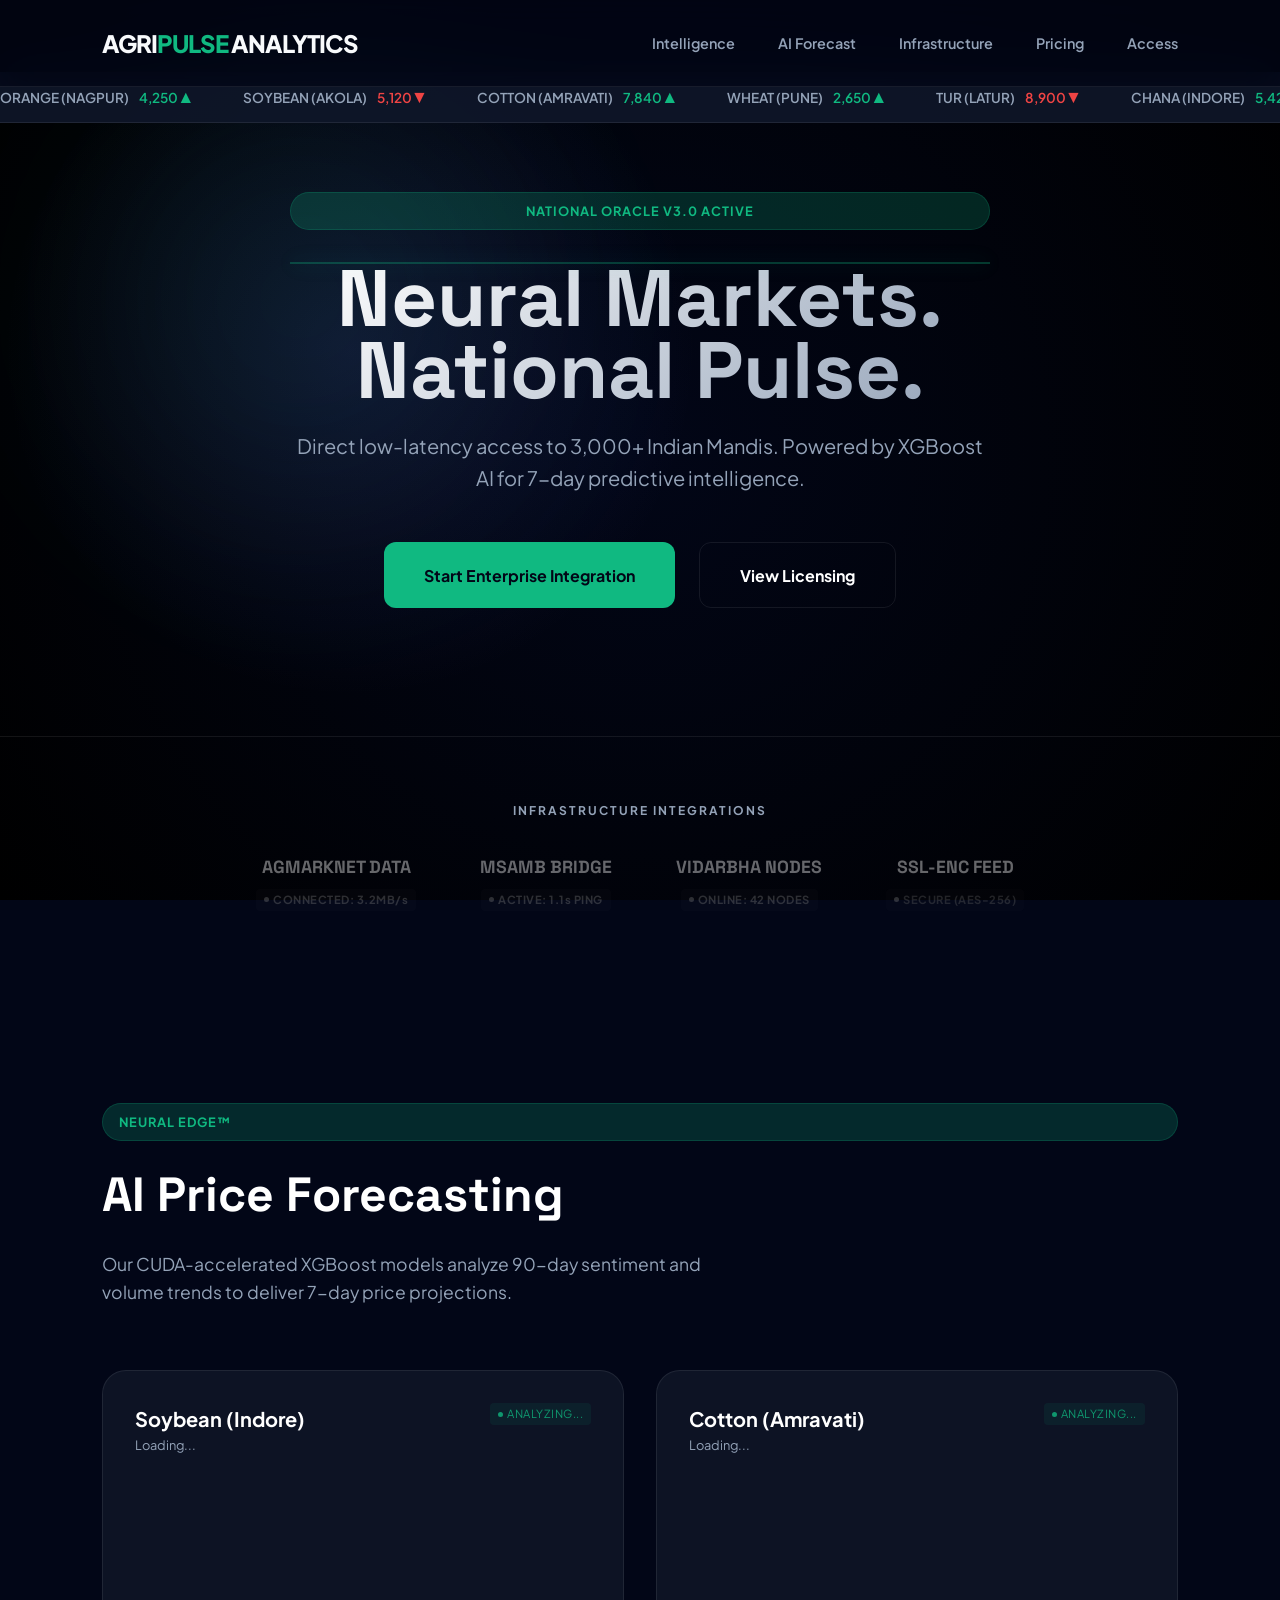
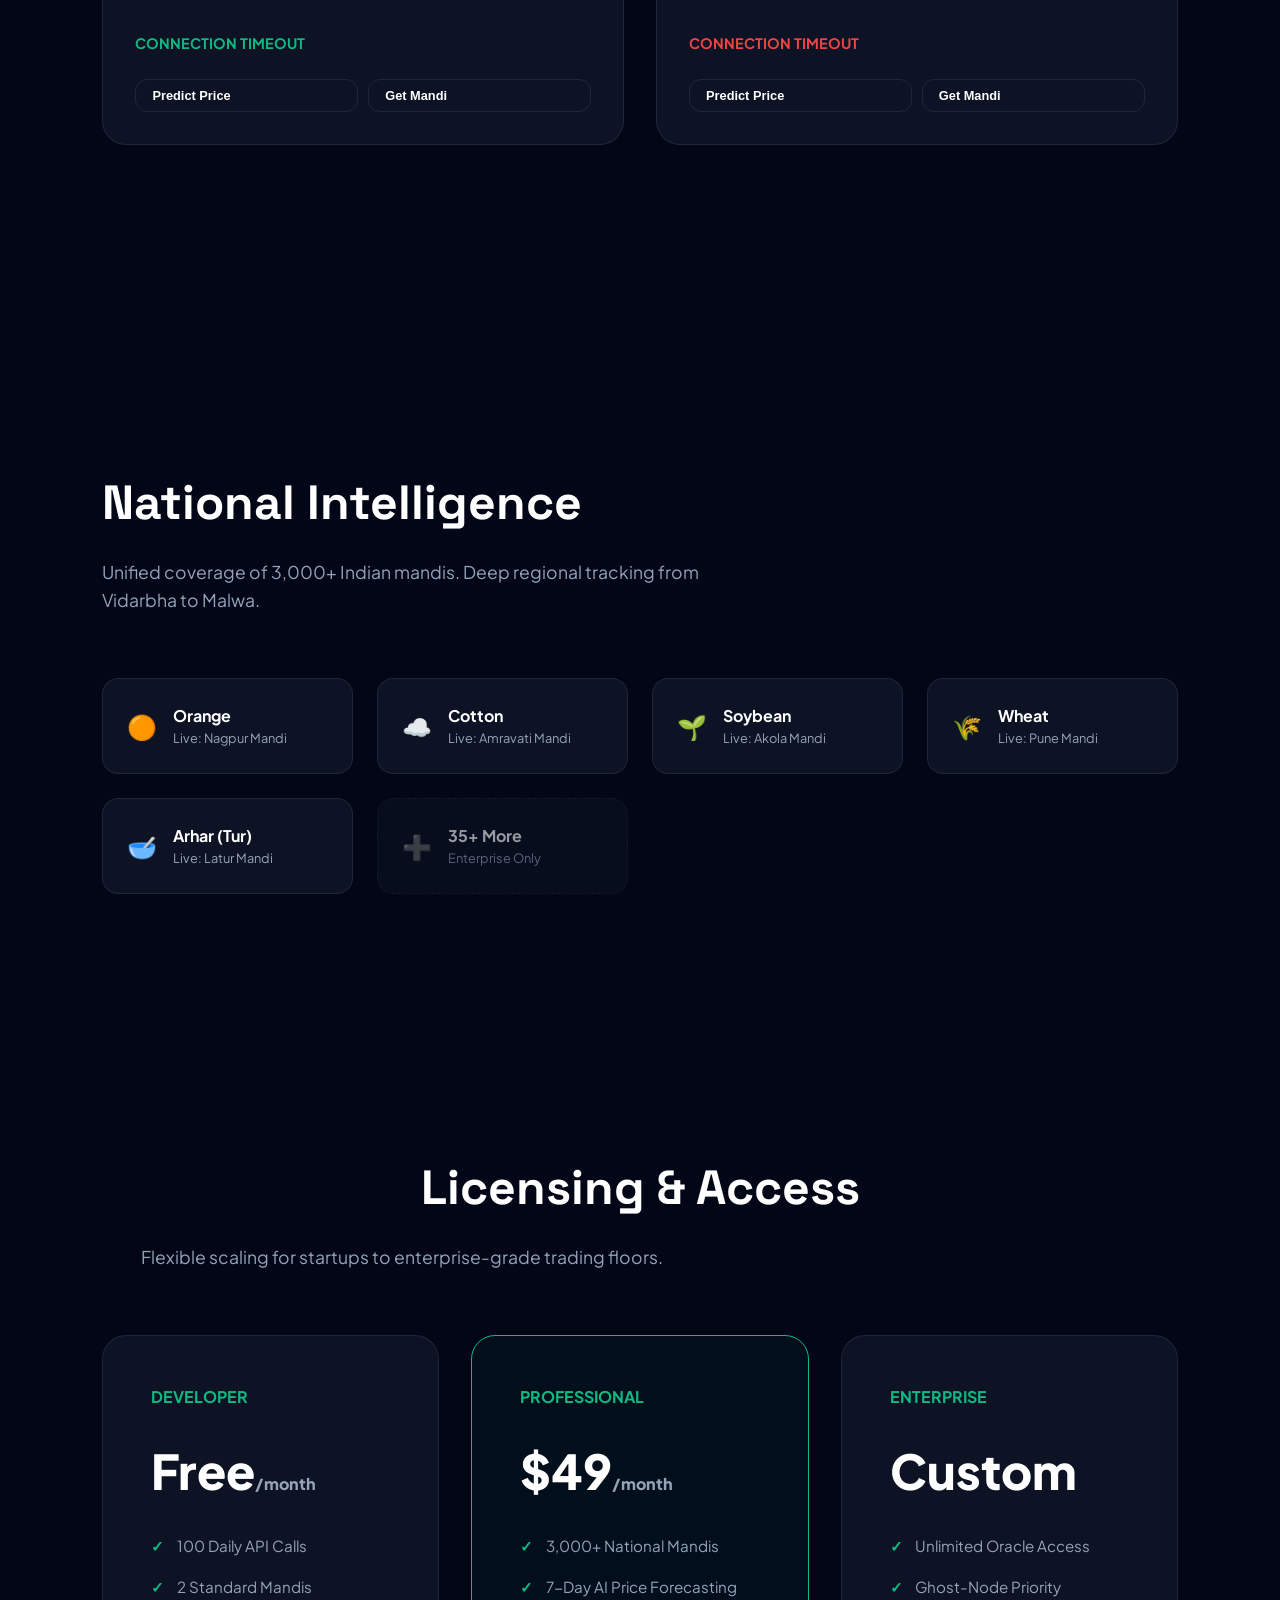
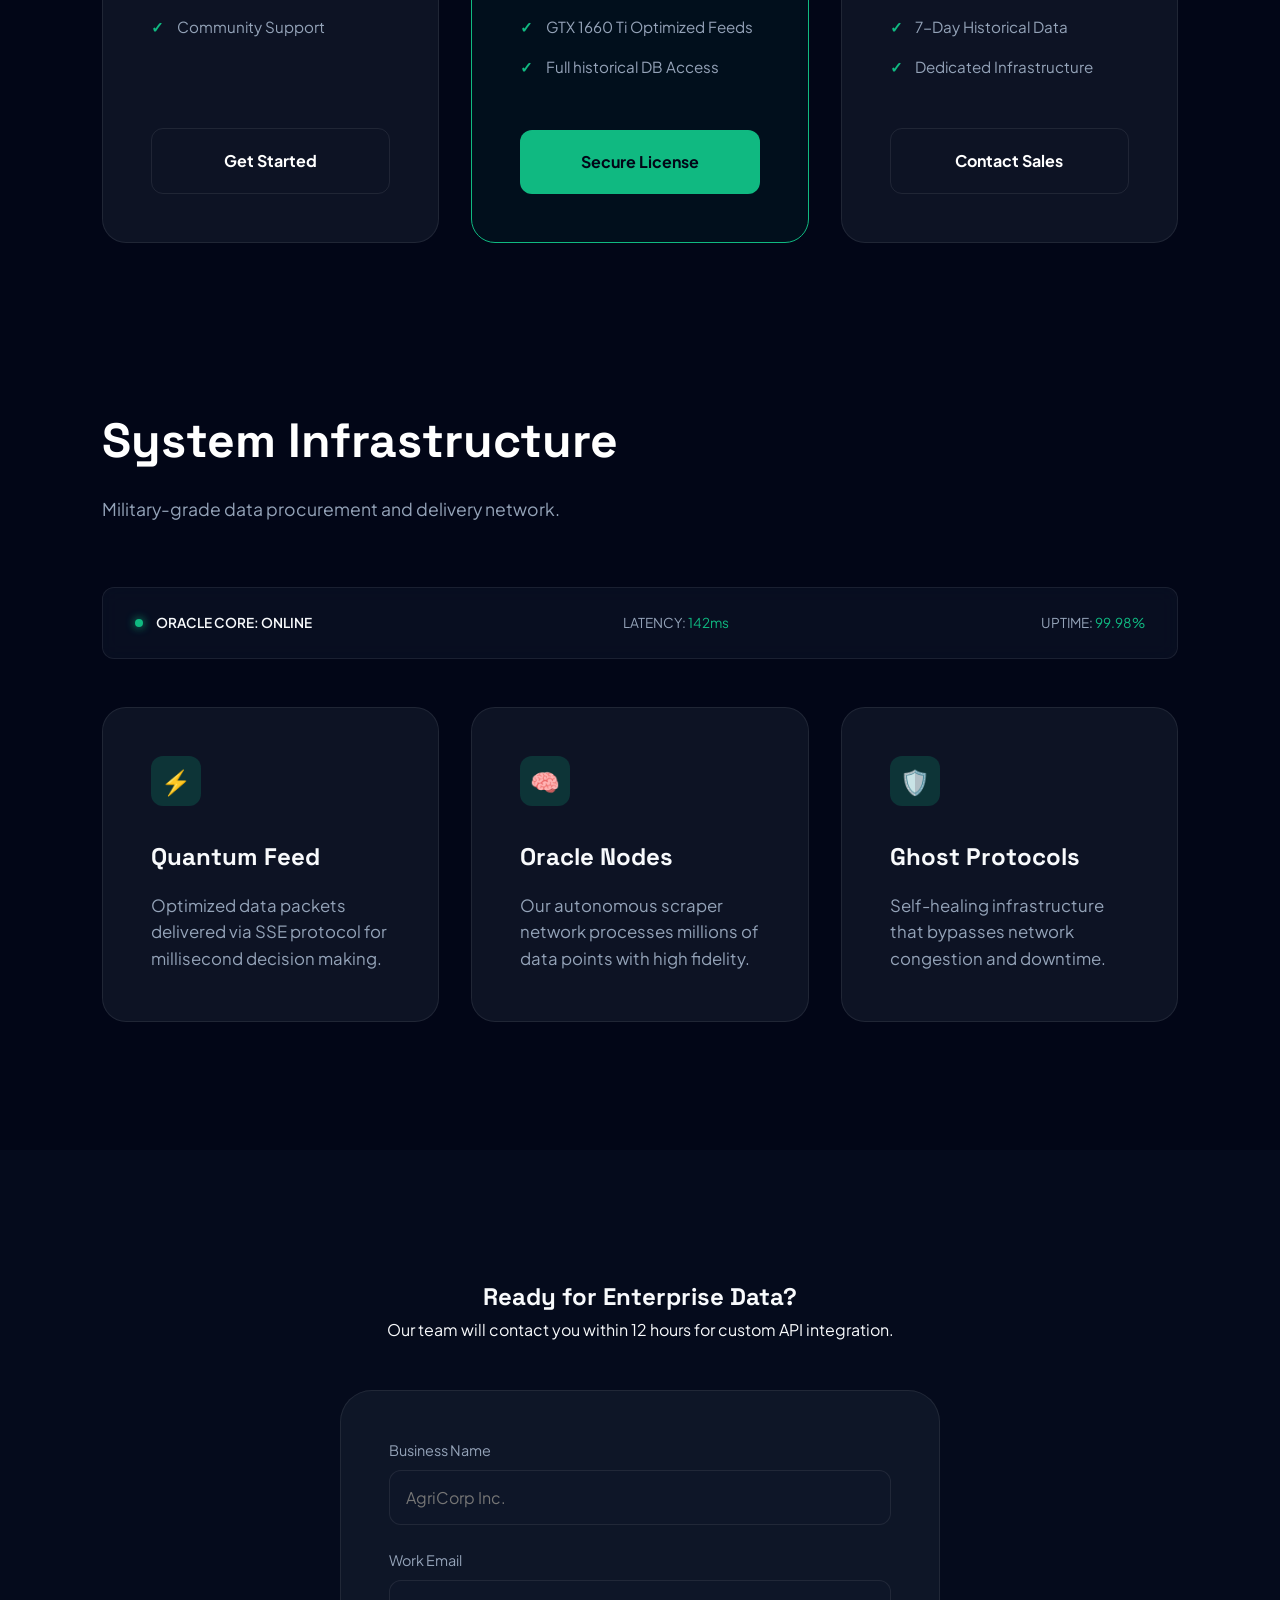
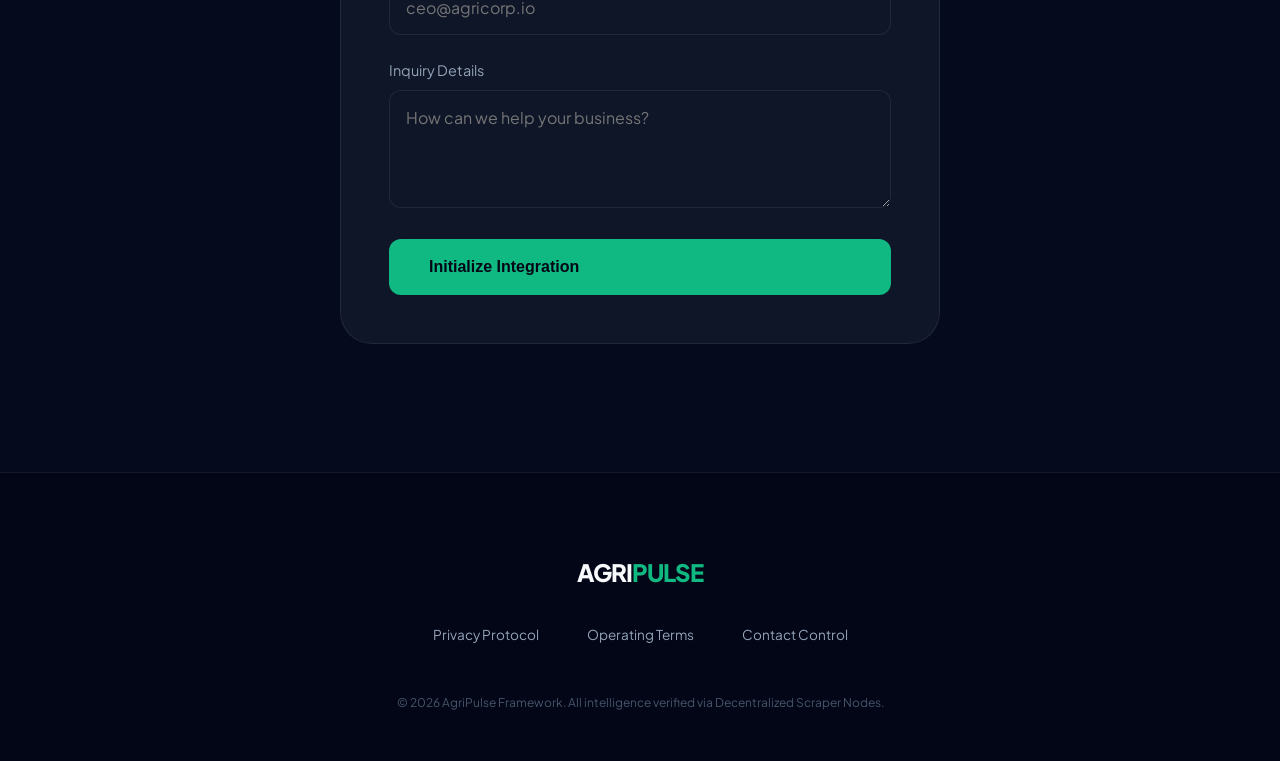
==== index.html @ 6d02d7ed "feat: initial deploy of agripulse-web frontend" ====
<!DOCTYPE html>
<html lang="en">

<head>
    <meta charset="UTF-8">
    <meta name="viewport" content="width=device-width, initial-scale=1.0">
    <title>AgriPulse | Quantum Mandi Intelligence</title>
    <link rel="preconnect" href="https://fonts.googleapis.com">
    <link rel="preconnect" href="https://fonts.gstatic.com" crossorigin>
    <link
        href="https://fonts.googleapis.com/css2?family=Plus+Jakarta+Sans:wght@400;500;600;700;800&family=Space+Grotesk:wght@500;700&display=swap"
        rel="stylesheet">

    <link rel="stylesheet" href="style.css">
</head>

<body>

    <div class="particles">
        <div class="blob"></div>
        <div class="blob-2"></div>
    </div>

    <header>
        <div class="logo">AGRI<span>PULSE</span> ANALYTICS</div>
        <nav>
            <a href="#intelligence">Intelligence</a>
            <a href="#ai-forecast">AI Forecast</a>
            <a href="#infrastructure">Infrastructure</a>
            <a href="#pricing">Pricing</a>
            <a href="#access">Access</a>
        </nav>
    </header>

    <div class="market-ticker">
        <div class="ticker-content">
            <div class="ticker-item">ORANGE (NAGPUR) <span>4,250 ▲</span></div>
            <div class="ticker-item">SOYBEAN (AKOLA) <span style="color: #ef4444;">5,120 ▼</span></div>
            <div class="ticker-item">COTTON (AMRAVATI) <span>7,840 ▲</span></div>
            <div class="ticker-item">WHEAT (PUNE) <span>2,650 ▲</span></div>
            <div class="ticker-item">TUR (LATUR) <span style="color: #ef4444;">8,900 ▼</span></div>
            <div class="ticker-item">CHANA (INDORE) <span>5,420 ▲</span></div>
            <!-- Duplicate for seamless loop -->
            <div class="ticker-item">ORANGE (NAGPUR) <span>4,250 ▲</span></div>
            <div class="ticker-item">SOYBEAN (AKOLA) <span style="color: #ef4444;">5,120 ▼</span></div>
        </div>
    </div>

    <section class="hero">
        <div class="reveal">
            <div class="badge">National Oracle v3.0 Active</div>
            <h1 style="position: relative;">Neural Markets.<br>National Pulse.
                <div
                    style="position: absolute; top: 0; left: 0; width: 100%; height: 2px; background: var(--primary); box-shadow: 0 0 20px var(--primary); animation: scan 4s infinite linear; opacity: 0.3;">
                </div>
            </h1>
            <p>Direct low-latency access to 3,000+ Indian Mandis. Powered by XGBoost AI for 7-day predictive
                intelligence.
            </p>
            <div class="cta-container" style="justify-content: center;">
                <a href="#access" class="btn btn-primary">Start Enterprise Integration</a>
                <a href="#pricing" class="btn btn-secondary">View Licensing</a>
            </div>
        </div>
    </section>

    <style>
        @keyframes scan {
            0% {
                top: 0;
            }

            50% {
                top: 100%;
            }

            100% {
                top: 0;
            }
        }
    </style>

    <section class="partners reveal">
        <div
            style="font-size: 0.75rem; color: var(--text-dim); text-transform: uppercase; letter-spacing: 2px; margin-bottom: 2rem; font-weight: 700;">
            Infrastructure Integrations</div>
        <div class="partner-grid">
            <div class="partner-logo">
                AGMARKNET DATA
                <div class="source-stat">CONNECTED: 3.2MB/s</div>
            </div>
            <div class="partner-logo">
                MSAMB BRIDGE
                <div class="source-stat">ACTIVE: 1.1s PING</div>
            </div>
            <div class="partner-logo">
                VIDARBHA NODES
                <div class="source-stat">ONLINE: 42 NODES</div>
            </div>
            <div class="partner-logo">
                SSL-ENC FEED
                <div class="source-stat" style="color: #6366f1; background: rgba(99, 102, 241, 0.1);">SECURE (AES-256)
                </div>
            </div>
        </div>
    </section>

    <!-- AI FORECAST SECTION -->
    <section id="ai-forecast" class="market-intelligence reveal">
        <div class="section-header">
            <div class="badge" style="margin-bottom: 1rem;">Neural Edge™</div>
            <h2>AI Price Forecasting</h2>
            <p>Our CUDA-accelerated XGBoost models analyze 90-day sentiment and volume trends to deliver 7-day price
                projections.</p>
        </div>

        <div class="grid" style="padding: 0; margin-bottom: 4rem;">
            <div class="card" style="padding: 2rem;" id="forecast-soybean">
                <div style="display: flex; justify-content: space-between; align-items: start; margin-bottom: 2rem;">
                    <div>
                        <h4 style="color: white; font-size: 1.25rem;">Soybean (Indore)</h4>
                        <p style="font-size: 0.8rem;" class="current-price">Loading...</p>
                    </div>
                    <div class="source-stat confidence-badge">ANALYZING...</div>
                </div>
                <!-- Mini Chart Visualization -->
                <div class="chart-viz"
                    style="height: 120px; display: flex; align-items: flex-end; gap: 8px; margin-bottom: 1.5rem;">
                    <!-- Dynamically Populated -->
                </div>
                <p style="font-size: 0.9rem; color: var(--primary); font-weight: 700; margin-bottom: 1.5rem;"
                    class="prediction-text">
                    CALCULATING...</p>
                <div style="display: flex; gap: 10px;">
                    <button class="btn btn-secondary" style="padding: 0.5rem 1rem; font-size: 0.8rem; flex: 1;"
                        onclick="handlePredict('Soybean', 'Indore')">Predict Price</button>
                    <button class="btn btn-secondary" style="padding: 0.5rem 1rem; font-size: 0.8rem; flex: 1;"
                        onclick="handleMandi('Soybean', 'Indore')">Get Mandi</button>
                </div>
            </div>

            <div class="card" style="padding: 2rem;" id="forecast-cotton">
                <div style="display: flex; justify-content: space-between; align-items: start; margin-bottom: 2rem;">
                    <div>
                        <h4 style="color: white; font-size: 1.25rem;">Cotton (Amravati)</h4>
                        <p style="font-size: 0.8rem;" class="current-price">Loading...</p>
                    </div>
                    <div class="source-stat confidence-badge">ANALYZING...</div>
                </div>
                <div class="chart-viz"
                    style="height: 120px; display: flex; align-items: flex-end; gap: 8px; margin-bottom: 1.5rem;">
                    <!-- Dynamically Populated -->
                </div>
                <p style="font-size: 0.9rem; color: #ef4444; font-weight: 700; margin-bottom: 1.5rem;"
                    class="prediction-text">CALCULATING...
                </p>
                <div style="display: flex; gap: 10px;">
                    <button class="btn btn-secondary" style="padding: 0.5rem 1rem; font-size: 0.8rem; flex: 1;"
                        onclick="handlePredict('Cotton', 'Amravati')">Predict Price</button>
                    <button class="btn btn-secondary" style="padding: 0.5rem 1rem; font-size: 0.8rem; flex: 1;"
                        onclick="handleMandi('Cotton', 'Amravati')">Get Mandi</button>
                </div>
            </div>
        </div>
    </section>

    <!-- INTELLIGENCE SECTION -->
    <section id="intelligence" class="market-intelligence reveal">
        <div class="section-header">
            <h2>National Intelligence</h2>
            <p>Unified coverage of 3,000+ Indian mandis. Deep regional tracking from Vidarbha to Malwa.</p>
        </div>

        <div class="commodity-grid">
            <div class="commodity-item">
                <span class="commodity-icon">🟠</span>
                <div>
                    <h4 style="color: white;">Orange</h4>
                    <p style="font-size: 0.8rem; color: var(--text-dim);">Live: Nagpur Mandi</p>
                </div>
            </div>
            <div class="commodity-item">
                <span class="commodity-icon">☁️</span>
                <div>
                    <h4 style="color: white;">Cotton</h4>
                    <p style="font-size: 0.8rem; color: var(--text-dim);">Live: Amravati Mandi</p>
                </div>
            </div>
            <div class="commodity-item">
                <span class="commodity-icon">🌱</span>
                <div>
                    <h4 style="color: white;">Soybean</h4>
                    <p style="font-size: 0.8rem; color: var(--text-dim);">Live: Akola Mandi</p>
                </div>
            </div>
            <div class="commodity-item">
                <span class="commodity-icon">🌾</span>
                <div>
                    <h4 style="color: white;">Wheat</h4>
                    <p style="font-size: 0.8rem; color: var(--text-dim);">Live: Pune Mandi</p>
                </div>
            </div>
            <div class="commodity-item">
                <span class="commodity-icon">🥣</span>
                <div>
                    <h4 style="color: white;">Arhar (Tur)</h4>
                    <p style="font-size: 0.8rem; color: var(--text-dim);">Live: Latur Mandi</p>
                </div>
            </div>
            <div class="commodity-item" style="border-style: dashed; opacity: 0.6;">
                <span class="commodity-icon">➕</span>
                <div>
                    <h4 style="color: white;">35+ More</h4>
                    <p style="font-size: 0.8rem; color: var(--text-dim);">Enterprise Only</p>
                </div>
            </div>
        </div>
    </section>

    <!-- PRICING SECTION -->
    <section id="pricing" class="pricing-section reveal">
        <div class="section-header" style="text-align: center; margin: 0 auto;">
            <h2>Licensing & Access</h2>
            <p>Flexible scaling for startups to enterprise-grade trading floors.</p>
        </div>

        <div class="pricing-grid">
            <div class="pricing-card">
                <h4 style="color: var(--primary);">DEVELOPER</h4>
                <div class="price">Free<span>/month</span></div>
                <ul class="feat-list">
                    <li>100 Daily API Calls</li>
                    <li>2 Standard Mandis</li>
                    <li>Community Support</li>
                </ul>
                <a href="#access" class="btn btn-secondary" style="width: 100%; justify-content: center;">Get
                    Started</a>
            </div>
            <div class="pricing-card featured">
                <h4 style="color: var(--primary);">PROFESSIONAL</h4>
                <div class="price">$49<span>/month</span></div>
                <ul class="feat-list">
                    <li>3,000+ National Mandis</li>
                    <li>7-Day AI Price Forecasting</li>
                    <li>GTX 1660 Ti Optimized Feeds</li>
                    <li>Full historical DB Access</li>
                </ul>
                <a href="#access" class="btn btn-primary" style="width: 100%; justify-content: center;">Secure
                    License</a>
            </div>
            <div class="pricing-card">
                <h4 style="color: var(--primary);">ENTERPRISE</h4>
                <div class="price">Custom</div>
                <ul class="feat-list">
                    <li>Unlimited Oracle Access</li>
                    <li>Ghost-Node Priority</li>
                    <li>7-Day Historical Data</li>
                    <li>Dedicated Infrastructure</li>
                </ul>
                <a href="#access" class="btn btn-secondary" style="width: 100%; justify-content: center;">Contact
                    Sales</a>
            </div>
        </div>
    </section>

    <!-- INFRASTRUCTURE SECTION -->
    <section id="infrastructure" class="market-intelligence reveal" style="padding-top: 2rem;">
        <div class="section-header">
            <h2>System Infrastructure</h2>
            <p>Military-grade data procurement and delivery network.</p>
        </div>

        <div class="status-bar">
            <div class="status-item">
                <div class="status-indicator"></div>
                <span style="font-size: 0.85rem; font-weight: 600;">ORACLE CORE: ONLINE</span>
            </div>
            <div class="status-item">
                <span style="font-size: 0.85rem; color: var(--text-dim);">LATENCY: <span
                        style="color: var(--primary);">142ms</span></span>
            </div>
            <div class="status-item">
                <span style="font-size: 0.85rem; color: var(--text-dim);">UPTIME: <span
                        style="color: var(--primary);">99.98%</span></span>
            </div>
        </div>

        <div class="grid" style="padding: 0;">
            <div class="card reveal">
                <div class="card-icon">⚡</div>
                <h3>Quantum Feed</h3>
                <p>Optimized data packets delivered via SSE protocol for millisecond decision making.</p>
            </div>
            <div class="card reveal" style="transition-delay: 0.1s;">
                <div class="card-icon">🧠</div>
                <h3>Oracle Nodes</h3>
                <p>Our autonomous scraper network processes millions of data points with high fidelity.</p>
            </div>
            <div class="card reveal" style="transition-delay: 0.2s;">
                <div class="card-icon">🛡️</div>
                <h3>Ghost Protocols</h3>
                <p>Self-healing infrastructure that bypasses network congestion and downtime.</p>
            </div>
        </div>
    </section>

    <section id="access" class="contact-section">
        <div class="reveal">
            <h2>Ready for Enterprise Data?</h2>
            <p>Our team will contact you within 12 hours for custom API integration.</p>

            <div class="form-container">
                <form id="leadForm">
                    <div class="form-group">
                        <label>Business Name</label>
                        <input type="text" name="name" placeholder="AgriCorp Inc." required>
                    </div>
                    <div class="form-group">
                        <label>Work Email</label>
                        <input type="email" name="email" placeholder="ceo@agricorp.io" required>
                    </div>
                    <div class="form-group">
                        <label>Inquiry Details</label>
                        <textarea name="message" rows="4" placeholder="How can we help your business?"></textarea>
                    </div>
                    <button type="submit" class="btn btn-primary" style="width: 100%;">Initialize Integration</button>
                    <p id="formStatus" style="margin-top: 1rem; font-size: 0.9rem; text-align: center; display: none;">
                    </p>
                </form>
            </div>
        </div>
    </section>

    <footer>
        <div class="logo">AGRI<span>PULSE</span></div>
        <div class="footer-links">
            <a href="privacy.html">Privacy Protocol</a>
            <a href="terms.html">Operating Terms</a>
            <a href="#access">Contact Control</a>
        </div>
        <p style="margin-top: 3rem; font-size: 0.75rem; color: #475569;">
            &copy; 2026 AgriPulse Framework. All intelligence verified via Decentralized Scraper Nodes.
        </p>
    </footer>

    <script src="script.js"></script>
</body>

</html>
---- style.css ----
:root {
    --bg: #020617;
    --card-bg: rgba(30, 41, 59, 0.4);
    --primary: #10b981;
    --primary-glow: rgba(16, 185, 129, 0.2);
    --secondary: #6366f1;
    --text-main: #f8fafc;
    --text-dim: #94a3b8;
    --border: rgba(255, 255, 255, 0.08);
    --transition: all 0.5s cubic-bezier(0.16, 1, 0.3, 1);
    --ticker-speed: 30s;
}

* {
    margin: 0;
    padding: 0;
    box-sizing: border-box;
    scroll-behavior: smooth;
}

body {
    font-family: 'Plus Jakarta Sans', sans-serif;
    background-color: var(--bg);
    color: var(--text-main);
    overflow-x: hidden;
    line-height: 1.6;
}

/* --- Advanced Background Animations --- */
.particles {
    position: fixed;
    top: 0;
    left: 0;
    width: 100%;
    height: 100%;
    z-index: -1;
    overflow: hidden;
    background:
        radial-gradient(circle at 50% 50%, #020617 0%, #000 100%);
}

.blob {
    position: absolute;
    width: 600px;
    height: 600px;
    background: radial-gradient(circle, var(--primary-glow) 0%, transparent 70%);
    filter: blur(100px);
    border-radius: 50%;
    animation: move 20s infinite alternate cubic-bezier(0.45, 0, 0.55, 1);
    opacity: 0.6;
    pointer-events: none;
}

.blob-2 {
    top: 40%;
    left: 50%;
    width: 700px;
    height: 700px;
    background: radial-gradient(circle, rgba(99, 102, 241, 0.15) 0%, transparent 70%);
    animation: move 25s infinite alternate-reverse cubic-bezier(0.45, 0, 0.55, 1);
}

@keyframes move {
    0% {
        transform: translate(-20%, -20%) scale(1) rotate(0deg);
    }

    100% {
        transform: translate(30%, 30%) scale(1.3) rotate(10deg);
    }
}

/* --- Typography --- */
h1,
h2,
h3 {
    font-family: 'Space Grotesk', sans-serif;
}

.reveal {
    opacity: 0;
    transform: translateY(40px);
    transition: var(--transition);
}

.reveal.active {
    opacity: 1;
    transform: translateY(0);
}

/* --- Header --- */
header {
    position: fixed;
    top: 0;
    width: 100%;
    z-index: 1000;
    padding: 1.5rem 8%;
    background: rgba(2, 6, 23, 0.7);
    backdrop-filter: blur(20px);
    border-bottom: 1px solid var(--border);
    display: flex;
    justify-content: space-between;
    align-items: center;
}

.logo {
    font-size: 1.5rem;
    font-weight: 800;
    letter-spacing: -1px;
}

.logo span {
    color: var(--primary);
}

nav a {
    text-decoration: none;
    color: var(--text-dim);
    margin-left: 2.5rem;
    font-weight: 600;
    font-size: 0.9rem;
    transition: var(--transition);
}

nav a:hover {
    color: var(--primary);
}

/* --- Hero Section --- */
.hero {
    padding: 12rem 8% 8rem;
    text-align: center;
    display: flex;
    flex-direction: column;
    align-items: center;
}

.badge {
    background: var(--primary-glow);
    color: var(--primary);
    padding: 0.5rem 1rem;
    border-radius: 99px;
    font-size: 0.8rem;
    font-weight: 700;
    text-transform: uppercase;
    letter-spacing: 1px;
    margin-bottom: 2rem;
    border: 1px solid rgba(16, 185, 129, 0.2);
}

.hero h1 {
    font-size: clamp(3rem, 8vw, 5rem);
    line-height: 0.9;
    margin-bottom: 1.5rem;
    background: linear-gradient(135deg, #fff 0%, #94a3b8 100%);
    background-clip: text;
    -webkit-background-clip: text;
    -webkit-text-fill-color: transparent;
}

.hero p {
    font-size: 1.25rem;
    color: var(--text-dim);
    max-width: 700px;
    margin-bottom: 3rem;
}

.cta-container {
    display: flex;
    gap: 1.5rem;
}

.btn {
    padding: 1.2rem 2.5rem;
    border-radius: 12px;
    text-decoration: none;
    font-weight: 700;
    font-size: 1rem;
    transition: var(--transition);
    display: flex;
    align-items: center;
    gap: 0.8rem;
    cursor: pointer;
    border: none;
}

.btn-primary {
    background: var(--primary);
    color: var(--bg);
}

.btn-primary:hover {
    transform: scale(1.05);
    box-shadow: 0 0 30px var(--primary-glow);
}

.btn-secondary {
    background: transparent;
    color: white;
    border: 1px solid var(--border);
}

.btn-secondary:hover {
    background: rgba(255, 255, 255, 0.05);
    border-color: var(--text-dim);
}

/* --- Market Intelligence Section --- */
.market-intelligence {
    padding: 8rem 8%;
    max-width: 1400px;
    margin: 0 auto;
}

.section-header {
    margin-bottom: 4rem;
    text-align: left;
}

.section-header h2 {
    font-size: 3rem;
    margin-bottom: 1rem;
    color: white;
}

.section-header p {
    color: var(--text-dim);
    font-size: 1.1rem;
    max-width: 600px;
}

.commodity-grid {
    display: grid;
    grid-template-columns: repeat(auto-fill, minmax(200px, 1fr));
    gap: 1.5rem;
}

.commodity-item {
    background: var(--card-bg);
    border: 1px solid var(--border);
    padding: 1.5rem;
    border-radius: 16px;
    display: flex;
    align-items: center;
    gap: 1rem;
    transition: var(--transition);
}

.commodity-item:hover {
    border-color: var(--primary);
    background: rgba(16, 185, 129, 0.05);
}

.commodity-icon {
    font-size: 1.5rem;
}

/* --- Infrastructure Status --- */
.status-bar {
    background: rgba(15, 23, 42, 0.5);
    border: 1px solid var(--border);
    padding: 1.5rem 2rem;
    border-radius: 12px;
    display: flex;
    justify-content: space-between;
    align-items: center;
    margin-bottom: 3rem;
    backdrop-filter: blur(10px);
}

.status-item {
    display: flex;
    align-items: center;
    gap: 0.8rem;
}

.status-indicator {
    width: 8px;
    height: 8px;
    border-radius: 50%;
    background: var(--primary);
    box-shadow: 0 0 10px var(--primary);
    animation: pulse-simple 2s infinite;
}

@keyframes pulse-simple {
    0% {
        opacity: 1;
    }

    50% {
        opacity: 0.4;
    }

    100% {
        opacity: 1;
    }
}

/* --- Scrapping Grid --- */
.grid {
    padding: 2rem 8% 8rem;
    display: grid;
    grid-template-columns: repeat(auto-fit, minmax(320px, 1fr));
    gap: 2rem;
    max-width: 1400px;
    margin: 0 auto;
}

.card {
    background: var(--card-bg);
    padding: 3rem;
    border-radius: 24px;
    border: 1px solid var(--border);
    transition: var(--transition);
    position: relative;
    overflow: hidden;
}

.card:hover {
    border-color: var(--primary);
    transform: translateY(-10px);
    box-shadow: 0 30px 60px -20px rgba(0, 0, 0, 0.5);
}

.card-icon {
    width: 50px;
    height: 50px;
    background: var(--primary-glow);
    border-radius: 12px;
    display: flex;
    align-items: center;
    justify-content: center;
    margin-bottom: 2rem;
    font-size: 1.5rem;
    color: var(--primary);
}

.card h3 {
    font-size: 1.5rem;
    margin-bottom: 1rem;
}

.card p {
    color: var(--text-dim);
    font-size: 1.05rem;
}

/* --- Lead Form Section --- */
.contact-section {
    padding: 8rem 8%;
    background: rgba(15, 23, 42, 0.3);
    text-align: center;
}

.form-container {
    max-width: 600px;
    margin: 3rem auto 0;
    background: var(--card-bg);
    padding: 3rem;
    border-radius: 32px;
    border: 1px solid var(--border);
    text-align: left;
}

.form-group {
    margin-bottom: 1.5rem;
}

.form-group label {
    display: block;
    margin-bottom: 0.5rem;
    font-size: 0.9rem;
    color: var(--text-dim);
}

input,
textarea {
    width: 100%;
    padding: 1rem;
    border-radius: 12px;
    background: rgba(15, 23, 42, 0.8);
    border: 1px solid var(--border);
    color: white;
    font-family: inherit;
    font-size: 1rem;
    transition: var(--transition);
}

input:focus,
textarea:focus {
    outline: none;
    border-color: var(--primary);
    box-shadow: 0 0 0 4px var(--primary-glow);
}

/* --- Footer --- */
footer {
    padding: 5rem 8% 3rem;
    border-top: 1px solid var(--border);
    text-align: center;
}

.footer-links {
    margin-top: 2rem;
    display: flex;
    justify-content: center;
    gap: 3rem;
}

.footer-links a {
    color: var(--text-dim);
    text-decoration: none;
    font-size: 0.85rem;
}

.footer-links a:hover {
    color: white;
}

/* --- Live Ticker --- */
.market-ticker {
    background: rgba(15, 23, 42, 0.9);
    border-bottom: 1px solid var(--border);
    padding: 0.75rem 0;
    overflow: hidden;
    white-space: nowrap;
    position: fixed;
    top: 72px;
    /* Below Header */
    width: 100%;
    z-index: 999;
}

.ticker-content {
    display: inline-block;
    animation: ticker var(--ticker-speed) linear infinite;
}

.ticker-item {
    display: inline-block;
    margin-right: 3rem;
    font-size: 0.85rem;
    font-weight: 600;
    color: var(--text-dim);
}

.ticker-item span {
    color: var(--primary);
    margin-left: 0.5rem;
}

.ticker-item.down span {
    color: #ef4444;
}

@keyframes ticker {
    0% {
        transform: translateX(100%);
    }

    100% {
        transform: translateX(-100%);
    }
}

/* --- Pricing Section --- */
.pricing-section {
    padding: 8rem 8%;
    text-align: center;
}

.pricing-grid {
    display: grid;
    grid-template-columns: repeat(auto-fit, minmax(300px, 1fr));
    gap: 2rem;
    max-width: 1200px;
    margin: 4rem auto 0;
}

.pricing-card {
    background: var(--card-bg);
    border: 1px solid var(--border);
    border-radius: 24px;
    padding: 3rem;
    transition: var(--transition);
    display: flex;
    flex-direction: column;
    text-align: left;
}

.pricing-card:hover {
    border-color: var(--primary);
    transform: translateY(-10px);
}

.pricing-card.featured {
    border-color: var(--primary);
    background: rgba(16, 185, 129, 0.05);
}

.price {
    font-size: 3rem;
    font-weight: 800;
    margin: 1.5rem 0;
    color: white;
}

.price span {
    font-size: 1rem;
    color: var(--text-dim);
}

.feat-list {
    list-style: none;
    margin-bottom: 2rem;
    flex-grow: 1;
}

.feat-list li {
    margin-bottom: 1rem;
    color: var(--text-dim);
    font-size: 0.95rem;
    display: flex;
    align-items: center;
    gap: 0.8rem;
}

.feat-list li::before {
    content: '✓';
    color: var(--primary);
    font-weight: 800;
}

/* --- Trust Section --- */
.partners {
    padding: 4rem 8%;
    border-top: 1px solid var(--border);
    text-align: center;
}

.partner-grid {
    display: flex;
    justify-content: center;
    gap: 4rem;
    flex-wrap: wrap;
    opacity: 0.4;
    filter: grayscale(1);
    margin-top: 2rem;
}

.partner-logo {
    font-family: 'Space Grotesk', sans-serif;
    font-size: 1.1rem;
    font-weight: 700;
    color: white;
    display: flex;
    flex-direction: column;
    align-items: center;
    gap: 0.5rem;
}

.source-stat {
    font-size: 0.7rem;
    color: var(--primary);
    font-family: 'Plus Jakarta Sans', sans-serif;
    letter-spacing: 0.5px;
    opacity: 0.8;
    background: rgba(16, 185, 129, 0.1);
    padding: 2px 8px;
    border-radius: 4px;
    display: flex;
    align-items: center;
    gap: 4px;
}

.source-stat::before {
    content: '';
    width: 5px;
    height: 5px;
    background: var(--primary);
    border-radius: 50%;
    display: inline-block;
    animation: pulse-simple 1.5s infinite;
}

@keyframes scan {
    0% {
        top: 0;
    }

    50% {
        top: 100%;
    }

    100% {
        top: 0;
    }
}

@media (max-width: 768px) {
    header {
        padding: 1.2rem 5%;
    }

    nav {
        display: none;
    }

    .hero {
        padding: 10rem 5% 5rem;
    }

    .form-container {
        padding: 2rem;
    }
}
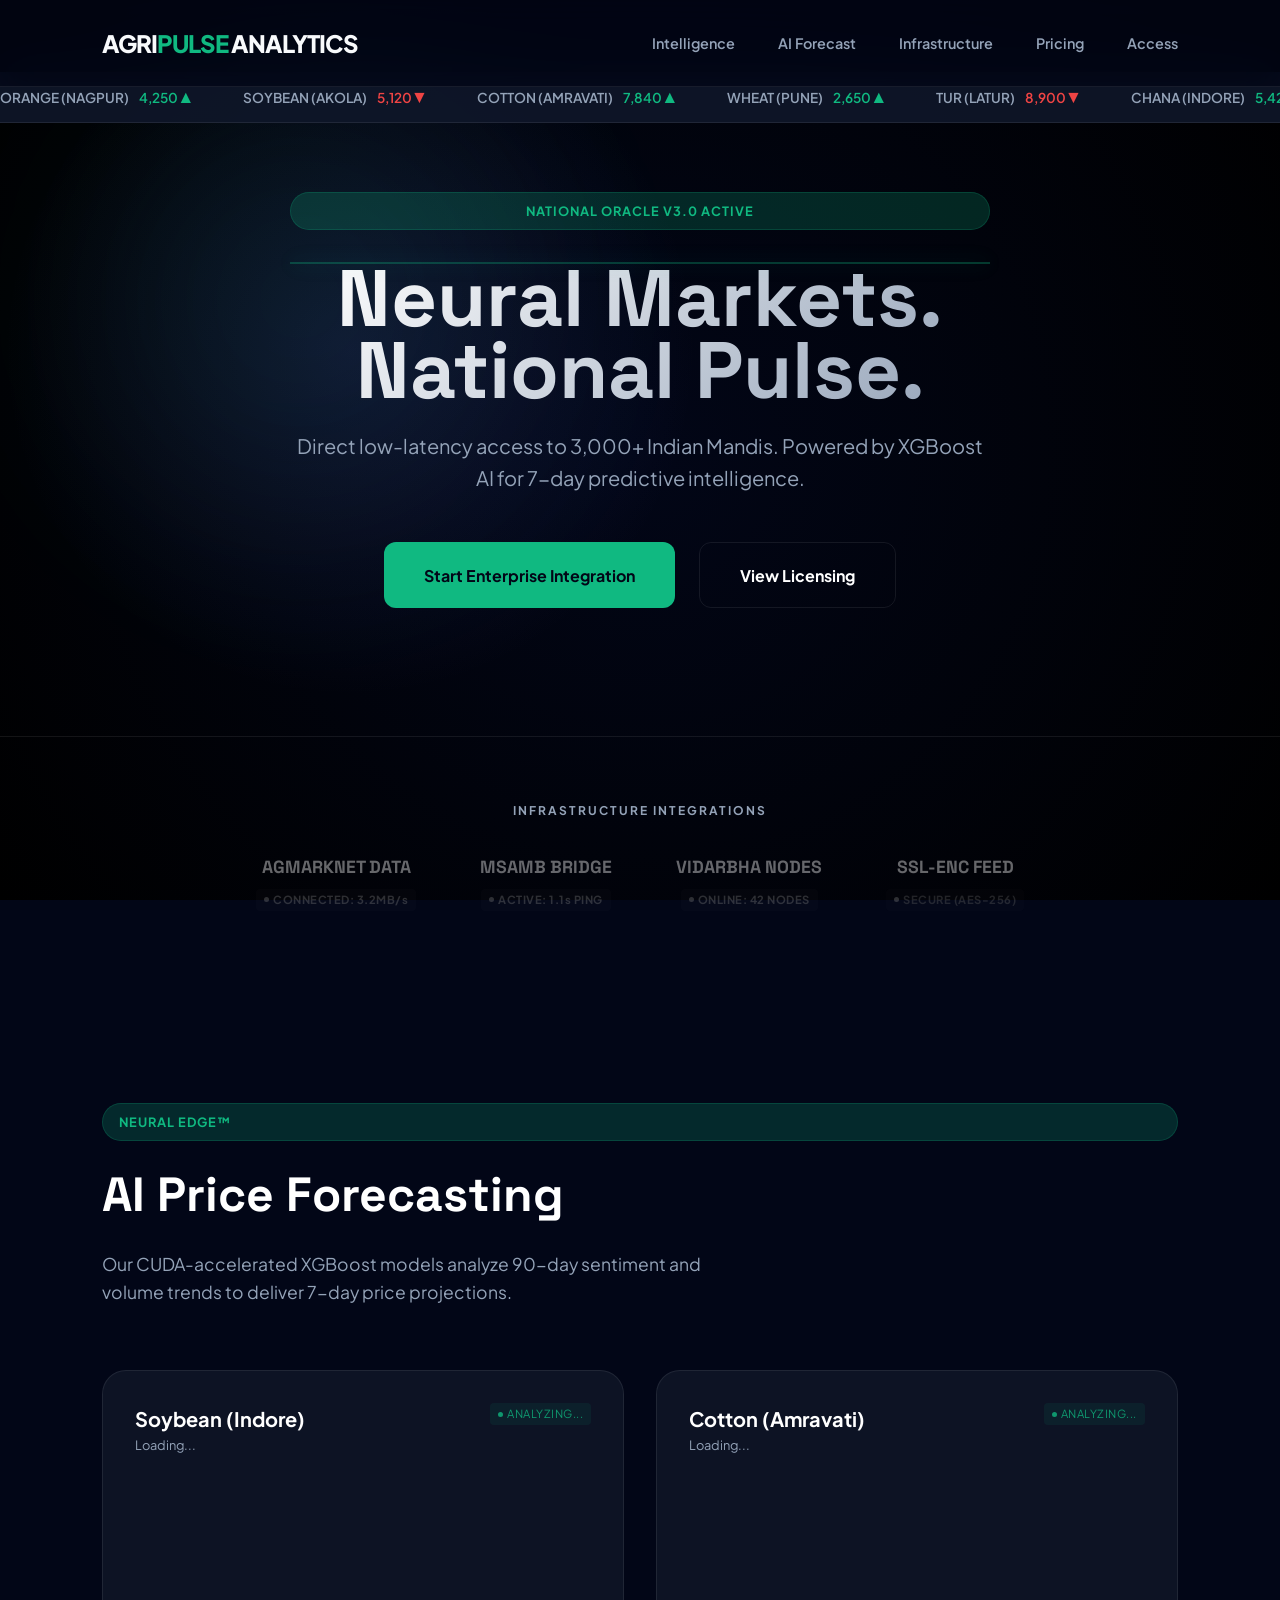
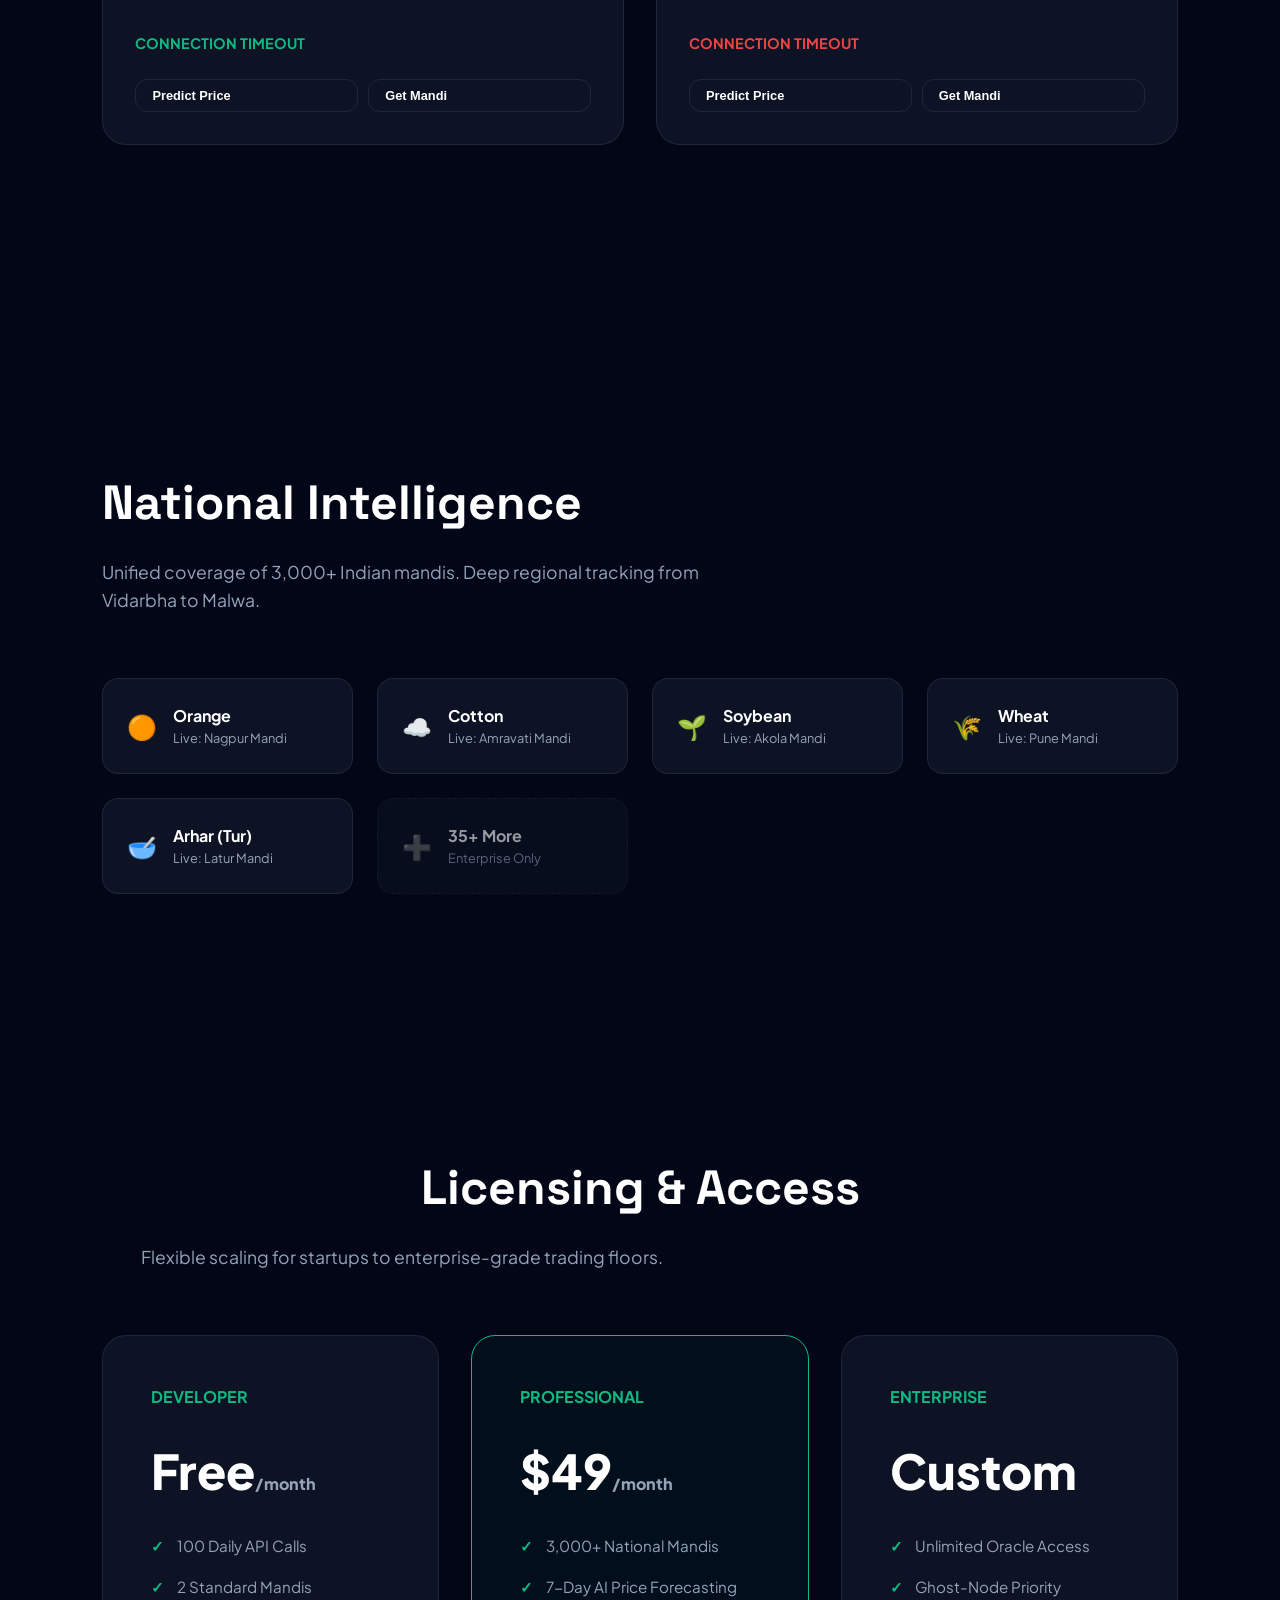
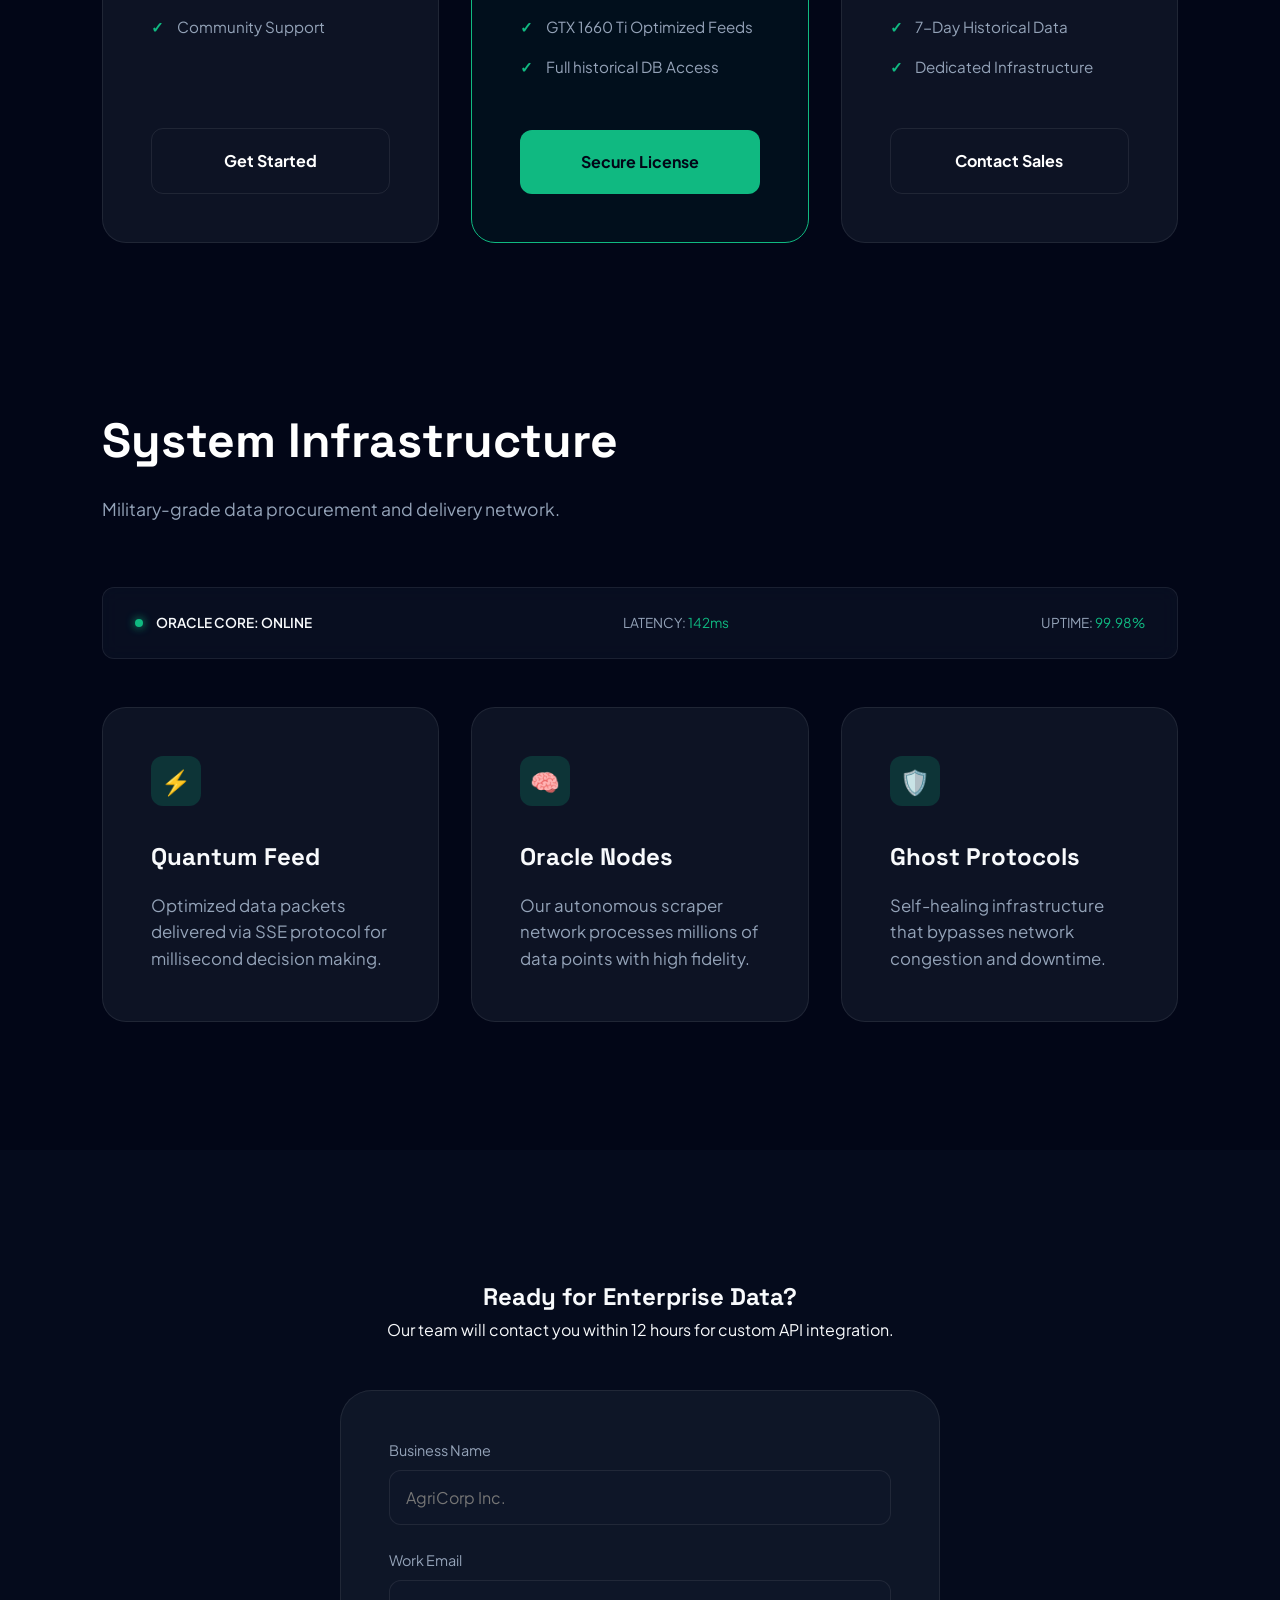
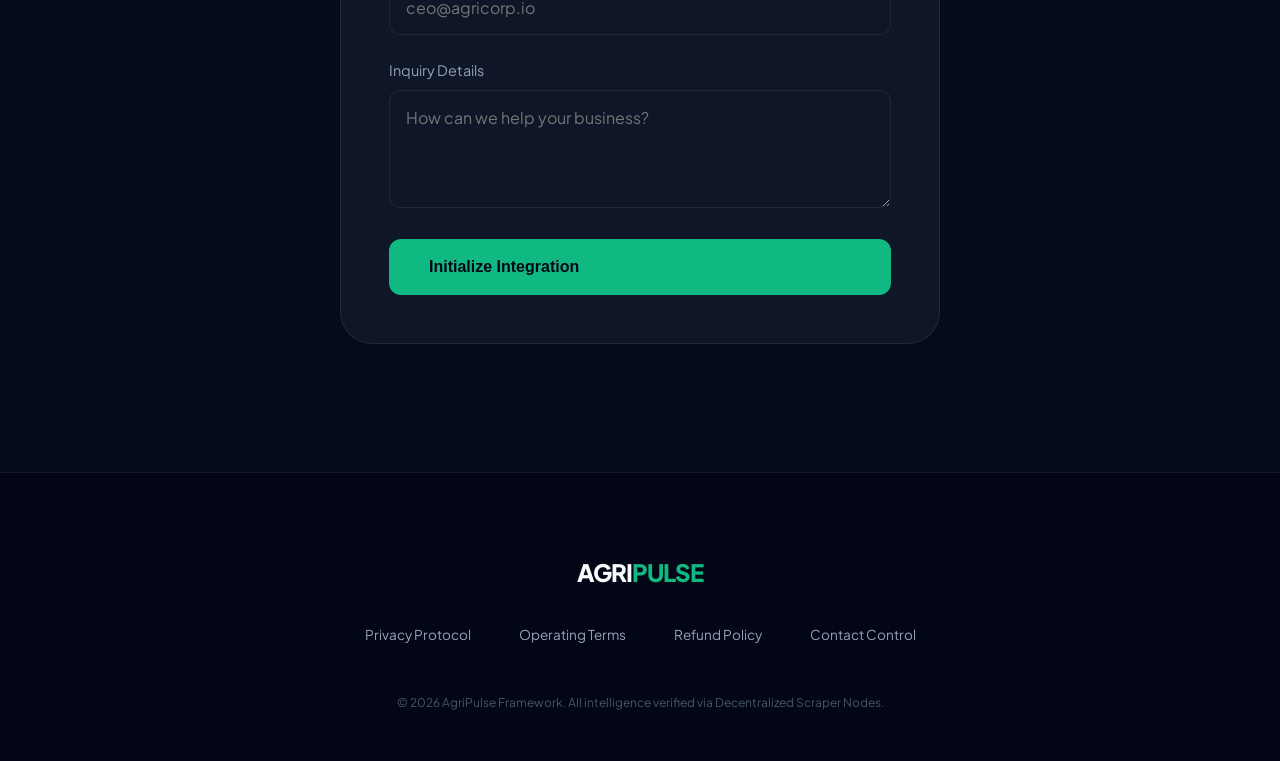
==== commit 900002d1: "feat: professional layout with zero 404s and composio bridge" ====
--- a/index.html
+++ b/index.html
@@ -336,6 +336,7 @@
         <div class="footer-links">
             <a href="privacy.html">Privacy Protocol</a>
             <a href="terms.html">Operating Terms</a>
+            <a href="refund.html">Refund Policy</a>
             <a href="#access">Contact Control</a>
         </div>
         <p style="margin-top: 3rem; font-size: 0.75rem; color: #475569;">
